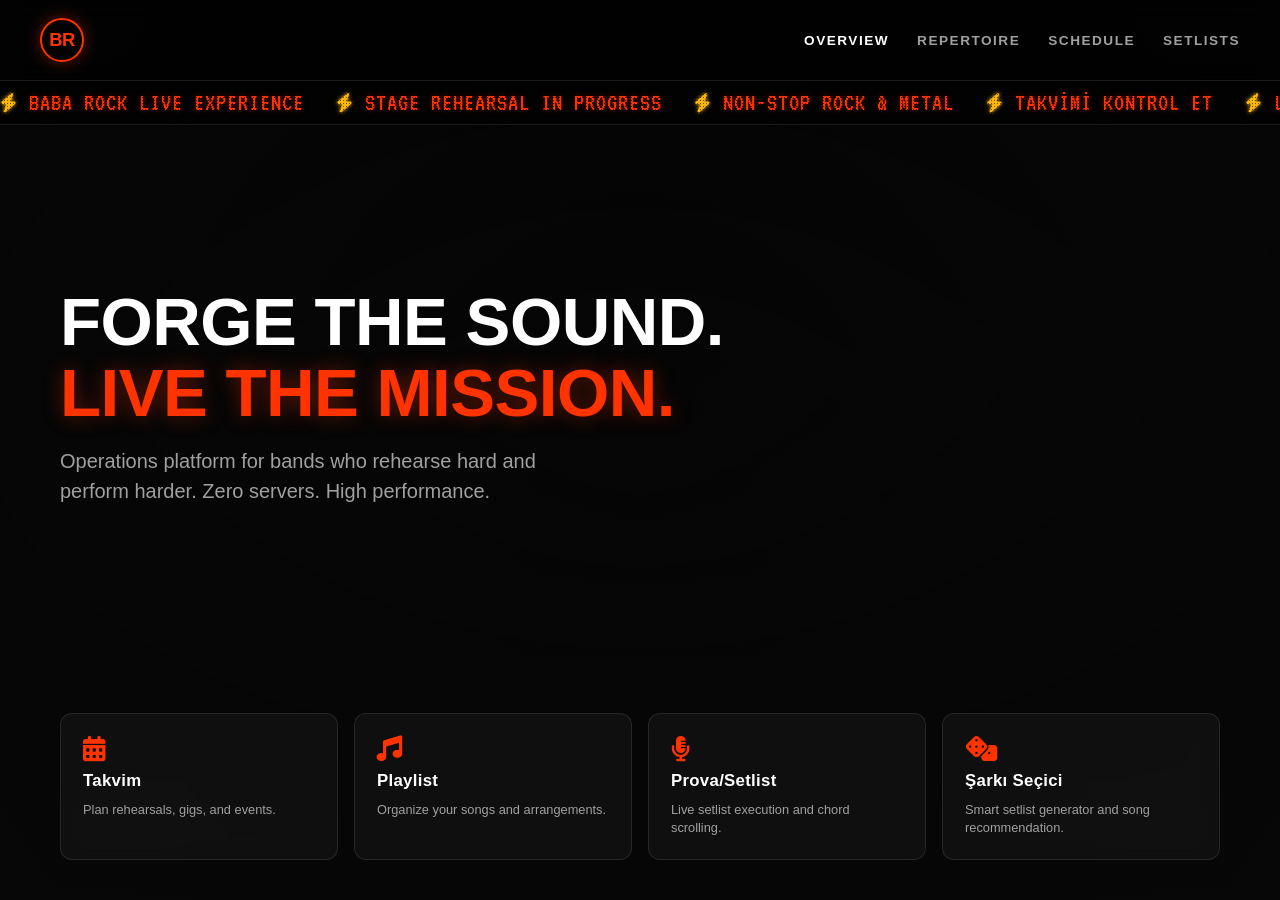
==== index.html @ 60ff46ca "Create index.html" ====
<!DOCTYPE html>
<html lang="en">
<head>
    <meta charset="UTF-8">
    <meta name="viewport" content="width=device-width, initial-scale=1.0, maximum-scale=1.0, user-scalable=no">
    <meta name="theme-color" content="#070707">
    <title>Baba Rock — Operations Dashboard</title>
    
    <!-- External Icon & Typography Assets -->
    <link rel="stylesheet" href="https://cdnjs.cloudflare.com/ajax/libs/font-awesome/6.4.0/css/all.min.css">
    <link rel="preconnect" href="https://fonts.googleapis.com">
    <link rel="preconnect" href="https://fonts.gstatic.com" crossorigin>
    <link href="https://fonts.googleapis.com/css2?family=VT323&display=swap" rel="stylesheet">
    
    <!-- System Stylesheet Core -->
    <link rel="stylesheet" href="core/style.css">
</head>
<body>

    <!-- Dynamic Hero Background Layer (Populated via JS) -->
    <div id="heroBg" class="hero-background" role="img" aria-label="Band Hero Background"></div>
    <div class="hero-overlay"></div>

    <!-- Main Navigation Header -->
    <header class="navbar">
        <div class="brand-logo" id="brandLogo">BR</div>
        <nav aria-label="Main Navigation">
            <ul class="nav-links">
                <li><a href="index.html" class="active">Overview</a></li>
                <li><a href="playlist.html">Repertoire</a></li>
                <li><a href="takvim.html">Schedule</a></li>
                <li><a href="rehearsal.html">Setlists</a></li>
            </ul>
        </nav>
    </header>

    <!-- Continuous Hardware-Accelerated LED Marquee Ticker -->
    <div class="led-banner" aria-live="polite">
        <div class="led-track" id="marqueeTrack">
            <!-- Populated dynamically by AppEngine -->
        </div>
    </div>

    <!-- Center Hero Section -->
    <main class="hero-content">
        <h1 class="hero-title">
            FORGE THE SOUND.
            <span>LIVE THE MISSION.</span>
        </h1>
        <p class="hero-subtext">
            Operations platform for bands who rehearse hard and perform harder. Zero servers. High performance.
        </p>
    </main>

    <!-- Dynamic Bottom Navigation & Operational Control Grid -->
    <nav class="bottom-nav-grid" id="navigationGrid" aria-label="Operational Modules">
        <!-- Populated dynamically from config.json via AppEngine -->
    </nav>

    <!-- System Core Runtime Bootstrapper -->
    <script src="core/app.js"></script>
</body>
</html>
---- core/style.css ----
/* ==========================================================================
   01. DESIGN TOKENS & SYSTEM VARIABLES
   ========================================================================== */
:root {
  /* Dynamic CSS variables injected & overridden at runtime by app.js */
  --accent-color: #ff3300;
  --accent-glow: rgba(255, 51, 0, 0.4);
  --bg-dark: #070707;
  --surface-dark: rgba(18, 18, 18, 0.85);
  --border-color: rgba(255, 255, 255, 0.1);
  --text-main: #ffffff;
  --text-muted: #a0a0a0;
  
  /* Fixed Constants */
  --font-sans: -apple-system, BlinkMacSystemFont, "Segoe UI", Roboto, Helvetica, Arial, sans-serif;
  --font-led: 'VT323', monospace;
  --ease-out-cubic: cubic-bezier(0.215, 0.61, 0.355, 1);
  --ease-in-out-smooth: cubic-bezier(0.4, 0, 0.2, 1);
}

/* ==========================================================================
   02. BASE RESETS & VIEWPORT SETUP
   ========================================================================== */
* {
  box-sizing: border-box;
  margin: 0;
  padding: 0;
  -webkit-tap-highlight-color: transparent;
}

html, body {
  width: 100%;
  height: 100%;
}

body {
  background-color: var(--bg-dark);
  color: var(--text-main);
  font-family: var(--font-sans);
  min-height: 100vh;
  min-height: 100dvh; /* Modern viewport unit fix for mobile browsers */
  display: flex;
  flex-direction: column;
  overflow-x: hidden;
  position: relative;
}

/* ==========================================================================
   03. DYNAMIC BACKGROUND HERO ENGINE
   ========================================================================== */
.hero-background {
  position: fixed;
  top: 0;
  left: 0;
  width: 100%;
  height: 100%;
  z-index: -2;
  background-size: cover;
  background-position: center center;
  background-repeat: no-repeat;
  transition: opacity 0.8s var(--ease-in-out-smooth);
  filter: brightness(0.35) contrast(1.15);
  will-change: opacity, transform, filter;
}

.hero-overlay {
  position: fixed;
  top: 0;
  left: 0;
  width: 100%;
  height: 100%;
  z-index: -1;
  background: radial-gradient(circle at center, rgba(0,0,0,0.2) 0%, rgba(7,7,7,0.95) 100%),
              linear-gradient(to bottom, rgba(0,0,0,0.6) 0%, transparent 40%, rgba(7,7,7,1) 100%);
  pointer-events: none;
}

/* ==========================================================================
   04. NAVIGATION BAR & BRANDING
   ========================================================================== */
.navbar {
  display: flex;
  justify-content: space-between;
  align-items: center;
  padding: 18px 40px;
  background: rgba(0, 0, 0, 0.65);
  backdrop-filter: blur(12px);
  -webkit-backdrop-filter: blur(12px);
  border-bottom: 1px solid var(--border-color);
  z-index: 10;
}

.brand-logo {
  width: 44px;
  height: 44px;
  border-radius: 50%;
  border: 2px solid var(--accent-color);
  display: flex;
  align-items: center;
  justify-content: center;
  font-weight: 900;
  color: var(--accent-color);
  font-size: 1.15rem;
  box-shadow: 0 0 15px var(--accent-glow);
  letter-spacing: -0.5px;
}

.nav-links {
  display: flex;
  gap: 28px;
  list-style: none;
}

.nav-links a {
  color: var(--text-muted);
  text-decoration: none;
  font-size: 0.85rem;
  font-weight: 700;
  letter-spacing: 1.5px;
  text-transform: uppercase;
  transition: color 0.25s ease;
}

.nav-links a:hover,
.nav-links a.active {
  color: var(--text-main);
}

/* ==========================================================================
   05. LED MARQUEE TICKER DISPLAY
   ========================================================================== */
.led-banner {
  width: 100%;
  height: 44px;
  background-color: #020202;
  border-bottom: 1px solid var(--border-color);
  overflow: hidden;
  position: relative;
  display: flex;
  align-items: center;
  z-index: 5;
}

/* Physical LED Screen Dot Pattern Matrix Overlay */
.led-banner::after {
  content: "";
  position: absolute;
  top: 0; left: 0; width: 100%; height: 100%;
  background-image: radial-gradient(circle, rgba(0, 0, 0, 0.6) 40%, transparent 45%);
  background-size: 3px 3px;
  pointer-events: none;
  z-index: 2;
}

.led-track {
  display: flex;
  white-space: nowrap;
  will-change: transform;
  animation: marqueeSlide 22s linear infinite;
}

@keyframes marqueeSlide {
  0%   { transform: translate3d(0, 0, 0); }
  100% { transform: translate3d(-50%, 0, 0); }
}

.led-content {
  display: flex;
  align-items: center;
  gap: 32px;
  padding-right: 32px;
  font-family: var(--font-led);
  font-size: 1.6rem;
  color: var(--accent-color);
  text-shadow: 0 0 6px var(--accent-glow);
  letter-spacing: 1px;
}

.led-content i {
  color: #ffb700;
  font-size: 1.2rem;
  text-shadow: 0 0 4px #ffb700;
}

/* ==========================================================================
   06. HERO DISPLAY SECTION
   ========================================================================== */
.hero-content {
  flex: 1;
  display: flex;
  flex-direction: column;
  justify-content: center;
  padding: 40px 60px;
  max-width: 900px;
  z-index: 2;
}

.hero-title {
  font-size: clamp(2.4rem, 5.5vw, 4.2rem);
  font-weight: 900;
  line-height: 1.05;
  letter-spacing: -0.5px;
  text-transform: uppercase;
  margin-bottom: 18px;
}

.hero-title span {
  color: var(--accent-color);
  display: block;
  text-shadow: 0 0 20px var(--accent-glow);
}

.hero-subtext {
  color: var(--text-muted);
  font-size: clamp(1rem, 1.8vw, 1.25rem);
  line-height: 1.5;
  margin-bottom: 24px;
  max-width: 540px;
}

/* ==========================================================================
   07. BOTTOM NAVIGATION GRID
   ========================================================================== */
.bottom-nav-grid {
  display: grid;
  grid-template-columns: repeat(auto-fit, minmax(220px, 1fr));
  gap: 16px;
  padding: 20px 60px 40px 60px;
  z-index: 2;
}

.nav-card {
  background: var(--surface-dark);
  border: 1px solid var(--border-color);
  border-radius: 12px;
  padding: 22px;
  text-decoration: none;
  color: var(--text-main);
  transition: transform 0.3s var(--ease-out-cubic),
              border-color 0.3s var(--ease-out-cubic),
              box-shadow 0.3s var(--ease-out-cubic);
  display: flex;
  flex-direction: column;
  gap: 10px;
  backdrop-filter: blur(8px);
  -webkit-backdrop-filter: blur(8px);
}

.nav-card i {
  font-size: 1.6rem;
  color: var(--accent-color);
  transition: transform 0.3s var(--ease-out-cubic);
}

.nav-card:hover {
  border-color: var(--accent-color);
  transform: translateY(-5px);
  box-shadow: 0 10px 25px var(--accent-glow);
}

.nav-card:hover i {
  transform: scale(1.15);
}

.nav-card h3 {
  font-size: 1.05rem;
  font-weight: 700;
  letter-spacing: 0.3px;
}

.nav-card p {
  font-size: 0.8rem;
  color: var(--text-muted);
  line-height: 1.4;
}

/* ==========================================================================
   08. LIGHTBULB FLICKER MICRO-ANIMATION
   ========================================================================== */
.bulb-buzz {
  animation: bulbFlicker 0.45s ease-in-out;
}

@keyframes bulbFlicker {
  0%   { opacity: 1;   filter: brightness(1);   transform: scale(1); }
  12%  { opacity: 0.25; filter: brightness(0.3); transform: scale(0.995); }
  25%  { opacity: 0.85; filter: brightness(1.2); transform: scale(1.005); }
  40%  { opacity: 0.15; filter: brightness(0.2); transform: scale(0.99); }
  60%  { opacity: 0.7;  filter: brightness(0.8); transform: scale(1); }
  80%  { opacity: 0.3;  filter: brightness(0.4); transform: scale(0.995); }
  100% { opacity: 1;   filter: brightness(1);   transform: scale(1); }
}

/* ==========================================================================
   09. RESPONSIVE MEDIA QUERIES
   ========================================================================== */
@media (max-width: 768px) {
  .navbar {
    padding: 14px 20px;
  }
  
  .nav-links {
    display: none; /* Can be expanded into a slide-out menu drawer */
  }

  .hero-content {
    padding: 30px 20px;
  }

  .bottom-nav-grid {
    grid-template-columns: 1fr 1fr;
    gap: 12px;
    padding: 10px 20px 30px 20px;
  }

  .nav-card {
    padding: 16px;
  }
}

@media (max-width: 480px) {
  .bottom-nav-grid {
    grid-template-columns: 1fr;
  }
}
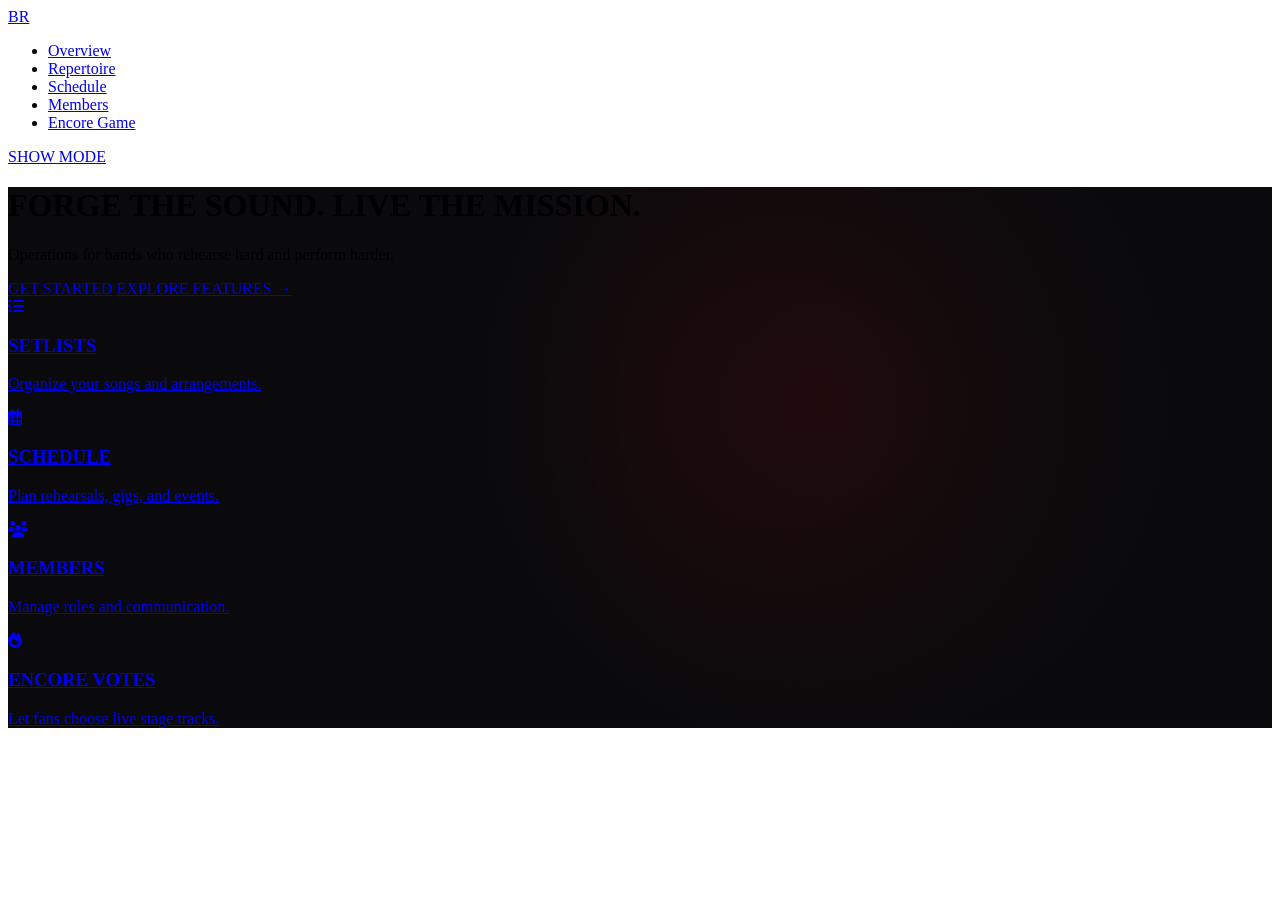
==== commit 27ca4b44: "Update index.html" ====
--- a/index.html
+++ b/index.html
@@ -1,63 +1,127 @@
 <!DOCTYPE html>
 <html lang="en">
 <head>
-    <meta charset="UTF-8">
-    <meta name="viewport" content="width=device-width, initial-scale=1.0, maximum-scale=1.0, user-scalable=no">
-    <meta name="theme-color" content="#070707">
-    <title>Baba Rock — Operations Dashboard</title>
-    
-    <!-- External Icon & Typography Assets -->
-    <link rel="stylesheet" href="https://cdnjs.cloudflare.com/ajax/libs/font-awesome/6.4.0/css/all.min.css">
-    <link rel="preconnect" href="https://fonts.googleapis.com">
-    <link rel="preconnect" href="https://fonts.gstatic.com" crossorigin>
-    <link href="https://fonts.googleapis.com/css2?family=VT323&display=swap" rel="stylesheet">
-    
-    <!-- System Stylesheet Core -->
-    <link rel="stylesheet" href="core/style.css">
+  <meta charset="UTF-8">
+  <meta name="viewport" content="width=device-width, initial-scale=1.0">
+  <title>BLACK RITUAL — Operations Hub</title>
+  
+  <!-- Display Font (Oswald) & Body Font (Inter) -->
+  <link rel="preconnect" href="https://fonts.googleapis.com">
+  <link rel="preconnect" href="https://fonts.gstatic.com" crossorigin>
+  <link href="https://fonts.googleapis.com/css2?family=Inter:wght@400;600;700&family=Oswald:wght@700&display=swap" rel="stylesheet">
+  
+  <!-- FontAwesome Icons for Dashboard Cards -->
+  <link rel="stylesheet" href="https://cdnjs.cloudflare.com/ajax/libs/font-awesome/6.4.0/css/all.min.css">
+  
+  <!-- Shared CSS Stylesheet -->
+  <link rel="stylesheet" href="style.css">
+
+  <!-- Embedded CSS Fallback (Allows instant testing if style.css isn't linked yet) -->
+  <style>
+    /* Inline safety net ensuring image background renders immediately for test */
+    .hero {
+      background: 
+        linear-gradient(90deg, rgba(10,10,12,0.95) 0%, rgba(10,10,12,0.6) 50%, rgba(10,10,12,0.9) 100%),
+        radial-gradient(circle at 65% 40%, rgba(211, 16, 16, 0.35) 0%, transparent 40%),
+        url('band_x.jpg') center/cover no-repeat #0a0a0c;
+    }
+  </style>
 </head>
 <body>
 
-    <!-- Dynamic Hero Background Layer (Populated via JS) -->
-    <div id="heroBg" class="hero-background" role="img" aria-label="Band Hero Background"></div>
-    <div class="hero-overlay"></div>
+  <!-- Navigation Bar Header -->
+  <header>
+    <nav class="navbar">
+      <!-- Band Logo Badge -->
+      <a href="index.html" class="brand-logo" id="navLogo">BR</a>
+      
+      <!-- Primary Navigation Links -->
+      <ul class="nav-links">
+        <li><a href="index.html" class="active">Overview</a></li>
+        <li><a href="playlist.html">Repertoire</a></li>
+        <li><a href="calendar.html">Schedule</a></li>
+        <li><a href="admin.html">Members</a></li>
+        <li><a href="fan.html">Encore Game</a></li>
+      </ul>
 
-    <!-- Main Navigation Header -->
-    <header class="navbar">
-        <div class="brand-logo" id="brandLogo">BR</div>
-        <nav aria-label="Main Navigation">
-            <ul class="nav-links">
-                <li><a href="index.html" class="active">Overview</a></li>
-                <li><a href="playlist.html">Repertoire</a></li>
-                <li><a href="takvim.html">Schedule</a></li>
-                <li><a href="rehearsal.html">Setlists</a></li>
-            </ul>
-        </nav>
-    </header>
+      <!-- Action Button for Live Rehearsal Mode -->
+      <a href="rehearsal.html" class="btn-sign-in">SHOW MODE</a>
+    </nav>
+  </header>
 
-    <!-- Continuous Hardware-Accelerated LED Marquee Ticker -->
-    <div class="led-banner" aria-live="polite">
-        <div class="led-track" id="marqueeTrack">
-            <!-- Populated dynamically by AppEngine -->
-        </div>
+  <!-- Hero Section -->
+  <main class="hero">
+    <div class="hero-content">
+      <h1 class="hero-title">
+        <span class="white" id="heroTagline1">FORGE THE SOUND.</span>
+        <span class="red" id="heroTagline2">LIVE THE MISSION.</span>
+      </h1>
+      <p class="hero-subtitle" id="heroSubtext">
+        Operations for bands who rehearse hard and perform harder.
+      </p>
+      <div class="hero-actions">
+        <a href="rehearsal.html" class="btn-primary">GET STARTED</a>
+        <a href="playlist.html" class="btn-link">EXPLORE FEATURES &rarr;</a>
+      </div>
     </div>
 
-    <!-- Center Hero Section -->
-    <main class="hero-content">
-        <h1 class="hero-title">
-            FORGE THE SOUND.
-            <span>LIVE THE MISSION.</span>
-        </h1>
-        <p class="hero-subtext">
-            Operations platform for bands who rehearse hard and perform harder. Zero servers. High performance.
-        </p>
-    </main>
+    <!-- Bottom Feature Grid / Navigation Dock -->
+    <section class="features-dock" aria-label="Band Operations Features">
+      
+      <!-- Card 1: Playlist / Repertoire -->
+      <a href="playlist.html" class="feature-card">
+        <i class="fa-solid fa-list-ul feature-icon" aria-hidden="true"></i>
+        <div class="feature-info">
+          <h3>SETLISTS</h3>
+          <p>Organize your songs and arrangements.</p>
+        </div>
+      </a>
 
-    <!-- Dynamic Bottom Navigation & Operational Control Grid -->
-    <nav class="bottom-nav-grid" id="navigationGrid" aria-label="Operational Modules">
-        <!-- Populated dynamically from config.json via AppEngine -->
-    </nav>
+      <!-- Card 2: Calendar / Availability Schedule -->
+      <a href="calendar.html" class="feature-card">
+        <i class="fa-regular fa-calendar-days feature-icon" aria-hidden="true"></i>
+        <div class="feature-info">
+          <h3>SCHEDULE</h3>
+          <p>Plan rehearsals, gigs, and events.</p>
+        </div>
+      </a>
 
-    <!-- System Core Runtime Bootstrapper -->
-    <script src="core/app.js"></script>
+      <!-- Card 3: Band Admin / Member Directory -->
+      <a href="admin.html" class="feature-card">
+        <i class="fa-solid fa-users feature-icon" aria-hidden="true"></i>
+        <div class="feature-info">
+          <h3>MEMBERS</h3>
+          <p>Manage roles and communication.</p>
+        </div>
+      </a>
+
+      <!-- Card 4: Fan Encore Voting Game -->
+      <a href="fan.html" class="feature-card">
+        <i class="fa-solid fa-fire feature-icon" aria-hidden="true"></i>
+        <div class="feature-info">
+          <h3>ENCORE VOTES</h3>
+          <p>Let fans choose live stage tracks.</p>
+        </div>
+      </a>
+
+    </section>
+  </main>
+
+  <!-- External Configuration Script -->
+  <script src="config.js"></script>
+
+  <!-- Self-contained Test Driver Script -->
+  <script>
+    // Fallback script execution to verify UI rendering even before config.js is populated
+    document.addEventListener("DOMContentLoaded", () => {
+      if (typeof BAND_CONFIG !== "undefined") {
+        document.getElementById("navLogo").textContent = BAND_CONFIG.brandInitials || "BR";
+        document.getElementById("heroTagline1").textContent = BAND_CONFIG.taglineLine1 || "FORGE THE SOUND.";
+        document.getElementById("heroTagline2").textContent = BAND_CONFIG.taglineLine2 || "LIVE THE MISSION.";
+        document.getElementById("heroSubtext").textContent = BAND_CONFIG.subtext || "Operations for bands who rehearse hard and perform harder.";
+      }
+      console.log("Index HTML successfully loaded with Dark Industrial Rock theme.");
+    });
+  </script>
 </body>
 </html>
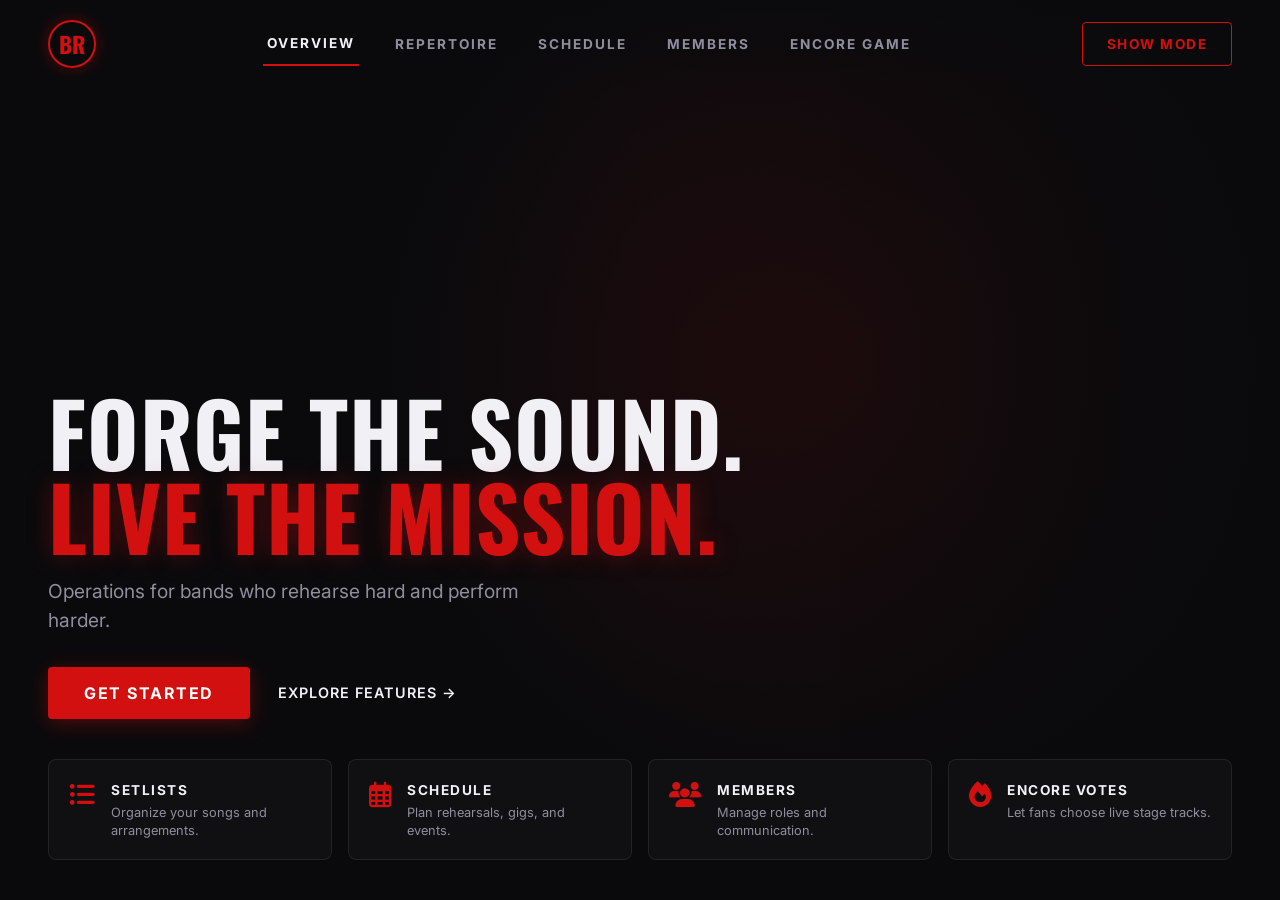
==== commit a4d3cafa: "Update index.html" ====
--- a/index.html
+++ b/index.html
@@ -2,40 +2,30 @@
 <html lang="en">
 <head>
   <meta charset="UTF-8">
-  <meta name="viewport" content="width=device-width, initial-scale=1.0">
+  <!-- Critical Mobile Viewport Optimization for iOS, Android, macOS & Windows -->
+  <meta name="viewport" content="width=device-width, initial-scale=1.0, maximum-scale=1.0, user-scalable=no, viewport-fit=cover">
+  <meta name="theme-color" content="#0a0a0c">
+  <meta name="apple-mobile-web-app-capable" content="yes">
+  <meta name="apple-mobile-web-app-status-bar-style" content="black-translucent">
+  
   <title>BLACK RITUAL — Operations Hub</title>
   
-  <!-- Display Font (Oswald) & Body Font (Inter) -->
+  <!-- Typography & Icons -->
   <link rel="preconnect" href="https://fonts.googleapis.com">
   <link rel="preconnect" href="https://fonts.gstatic.com" crossorigin>
   <link href="https://fonts.googleapis.com/css2?family=Inter:wght@400;600;700&family=Oswald:wght@700&display=swap" rel="stylesheet">
-  
-  <!-- FontAwesome Icons for Dashboard Cards -->
   <link rel="stylesheet" href="https://cdnjs.cloudflare.com/ajax/libs/font-awesome/6.4.0/css/all.min.css">
   
-  <!-- Shared CSS Stylesheet -->
-  <link rel="stylesheet" href="style.css">
+  <!-- Shared Cross-Platform CSS Engine -->
+  <link rel="stylesheet" href="css/style.css">
+</head>
+<body class="no-select">
 
-  <!-- Embedded CSS Fallback (Allows instant testing if style.css isn't linked yet) -->
-  <style>
-    /* Inline safety net ensuring image background renders immediately for test */
-    .hero {
-      background: 
-        linear-gradient(90deg, rgba(10,10,12,0.95) 0%, rgba(10,10,12,0.6) 50%, rgba(10,10,12,0.9) 100%),
-        radial-gradient(circle at 65% 40%, rgba(211, 16, 16, 0.35) 0%, transparent 40%),
-        url('band_x.jpg') center/cover no-repeat #0a0a0c;
-    }
-  </style>
-</head>
-<body>
-
-  <!-- Navigation Bar Header -->
+  <!-- Header Navigation -->
   <header>
-    <nav class="navbar">
-      <!-- Band Logo Badge -->
+    <nav class="navbar" aria-label="Main Navigation">
       <a href="index.html" class="brand-logo" id="navLogo">BR</a>
       
-      <!-- Primary Navigation Links -->
       <ul class="nav-links">
         <li><a href="index.html" class="active">Overview</a></li>
         <li><a href="playlist.html">Repertoire</a></li>
@@ -44,12 +34,11 @@
         <li><a href="fan.html">Encore Game</a></li>
       </ul>
 
-      <!-- Action Button for Live Rehearsal Mode -->
       <a href="rehearsal.html" class="btn-sign-in">SHOW MODE</a>
     </nav>
   </header>
 
-  <!-- Hero Section -->
+  <!-- Hero Content -->
   <main class="hero">
     <div class="hero-content">
       <h1 class="hero-title">
@@ -65,10 +54,9 @@
       </div>
     </div>
 
-    <!-- Bottom Feature Grid / Navigation Dock -->
-    <section class="features-dock" aria-label="Band Operations Features">
+    <!-- Features Bottom Dock -->
+    <section class="features-dock" aria-label="Operations Features">
       
-      <!-- Card 1: Playlist / Repertoire -->
       <a href="playlist.html" class="feature-card">
         <i class="fa-solid fa-list-ul feature-icon" aria-hidden="true"></i>
         <div class="feature-info">
@@ -77,7 +65,6 @@
         </div>
       </a>
 
-      <!-- Card 2: Calendar / Availability Schedule -->
       <a href="calendar.html" class="feature-card">
         <i class="fa-regular fa-calendar-days feature-icon" aria-hidden="true"></i>
         <div class="feature-info">
@@ -86,7 +73,6 @@
         </div>
       </a>
 
-      <!-- Card 3: Band Admin / Member Directory -->
       <a href="admin.html" class="feature-card">
         <i class="fa-solid fa-users feature-icon" aria-hidden="true"></i>
         <div class="feature-info">
@@ -95,7 +81,6 @@
         </div>
       </a>
 
-      <!-- Card 4: Fan Encore Voting Game -->
       <a href="fan.html" class="feature-card">
         <i class="fa-solid fa-fire feature-icon" aria-hidden="true"></i>
         <div class="feature-info">
@@ -107,21 +92,7 @@
     </section>
   </main>
 
-  <!-- External Configuration Script -->
-  <script src="config.js"></script>
-
-  <!-- Self-contained Test Driver Script -->
-  <script>
-    // Fallback script execution to verify UI rendering even before config.js is populated
-    document.addEventListener("DOMContentLoaded", () => {
-      if (typeof BAND_CONFIG !== "undefined") {
-        document.getElementById("navLogo").textContent = BAND_CONFIG.brandInitials || "BR";
-        document.getElementById("heroTagline1").textContent = BAND_CONFIG.taglineLine1 || "FORGE THE SOUND.";
-        document.getElementById("heroTagline2").textContent = BAND_CONFIG.taglineLine2 || "LIVE THE MISSION.";
-        document.getElementById("heroSubtext").textContent = BAND_CONFIG.subtext || "Operations for bands who rehearse hard and perform harder.";
-      }
-      console.log("Index HTML successfully loaded with Dark Industrial Rock theme.");
-    });
-  </script>
+  <!-- Configuration Driver -->
+  <script src="js/config.js"></script>
 </body>
 </html>
--- a/css/style.css
+++ b/css/style.css
@@ -0,0 +1,365 @@
+/* ==========================================================================
+   DESIGN SYSTEM TOKENS & CROSS-PLATFORM RESET
+   ========================================================================== */
+:root {
+  /* Color Palette */
+  --bg-primary: #0a0a0c;
+  --bg-secondary: #121215;
+  --bg-card: rgba(18, 18, 21, 0.85);
+  
+  --accent-red: #d31010;
+  --accent-red-hover: #ff1e1e;
+  --accent-red-glow: rgba(211, 16, 16, 0.35);
+  
+  --text-main: #f0f0f5;
+  --text-muted: #8e8e9e;
+  --text-dim: #505060;
+  
+  --border-dark: rgba(255, 255, 255, 0.08);
+  --border-red: rgba(211, 16, 16, 0.3);
+
+  /* Fluid Typography using CSS Clamp (Device Agnostic) */
+  --font-display: 'Oswald', 'Impact', 'Arial Black', sans-serif;
+  --font-body: 'Inter', -apple-system, BlinkMacSystemFont, "Segoe UI", Roboto, Oxygen, Ubuntu, Cantarell, sans-serif;
+  --font-mono: 'Courier New', Courier, monospace;
+
+  /* Touch & Ergonomics */
+  --touch-target-min: 44px;
+  --radius-sm: 4px;
+  --radius-md: 8px;
+  --radius-lg: 16px;
+  
+  /* Transitions */
+  --transition-fast: 0.15s cubic-bezier(0.4, 0, 0.2, 1);
+  --transition-smooth: 0.3s cubic-bezier(0.4, 0, 0.2, 1);
+}
+
+/* Universal Box Sizing & Touch Tap Highlight Reset */
+*, *::before, *::after {
+  box-sizing: border-box;
+  margin: 0;
+  padding: 0;
+  -webkit-tap-highlight-color: transparent; /* Eliminates Android/iOS tap gray flash */
+}
+
+/* Root Document Optimization */
+html {
+  font-size: 16px;
+  scroll-behavior: smooth;
+  height: 100%;
+  background-color: var(--bg-primary);
+}
+
+body {
+  background-color: var(--bg-primary);
+  color: var(--text-main);
+  font-family: var(--font-body);
+  line-height: 1.5;
+  min-height: 100vh;
+  min-height: 100dvh; /* Dynamic Viewport Height for iOS Safari / Mobile Chrome */
+  overflow-x: hidden;
+  text-rendering: optimizeLegibility;
+  -webkit-font-smoothing: antialiased;
+  -moz-osx-font-smoothing: grayscale;
+  
+  /* Handle iOS Safe Area Insets (iPhone Notch / Home Bar) */
+  padding-top: env(safe-area-inset-top);
+  padding-bottom: env(safe-area-inset-bottom);
+  padding-left: env(safe-area-inset-left);
+  padding-right: env(safe-area-inset-right);
+}
+
+/* Prevent unwanted OS text selection during touch hold gestures */
+.no-select {
+  -webkit-touch-callout: none; /* iOS Safari touch popups */
+  -webkit-user-select: none;   /* Safari */
+  -khtml-user-select: none;
+  -moz-user-select: none;      /* Firefox */
+  -ms-user-select: none;       /* IE/Edge */
+  user-select: none;           /* Standard */
+}
+
+/* ==========================================================================
+   NAVIGATION BAR (Responsive Flexbox & Glassmorphism)
+   ========================================================================== */
+.navbar {
+  display: flex;
+  justify-content: space-between;
+  align-items: center;
+  padding: 20px 48px;
+  position: absolute;
+  top: 0;
+  left: 0;
+  width: 100%;
+  z-index: 1000;
+  background: linear-gradient(180deg, rgba(10, 10, 12, 0.9) 0%, rgba(10, 10, 12, 0) 100%);
+}
+
+.brand-logo {
+  display: inline-flex;
+  align-items: center;
+  justify-content: center;
+  min-width: var(--touch-target-min);
+  min-height: var(--touch-target-min);
+  width: 48px;
+  height: 48px;
+  border-radius: 50%;
+  border: 2px solid var(--accent-red);
+  color: var(--accent-red);
+  font-family: var(--font-display);
+  font-size: 1.4rem;
+  font-weight: 700;
+  text-decoration: none;
+  box-shadow: 0 0 16px var(--accent-red-glow);
+  transition: transform var(--transition-fast);
+}
+
+.brand-logo:active {
+  transform: scale(0.95);
+}
+
+.nav-links {
+  display: flex;
+  gap: 32px;
+  list-style: none;
+}
+
+.nav-links a {
+  color: var(--text-muted);
+  text-decoration: none;
+  font-size: 0.85rem;
+  font-weight: 700;
+  letter-spacing: 2px;
+  text-transform: uppercase;
+  padding: 8px 4px;
+  min-height: var(--touch-target-min);
+  display: inline-flex;
+  align-items: center;
+  transition: color var(--transition-fast);
+}
+
+.nav-links a:hover,
+.nav-links a.active {
+  color: var(--text-main);
+  border-bottom: 2px solid var(--accent-red);
+}
+
+.btn-sign-in {
+  display: inline-flex;
+  align-items: center;
+  justify-content: center;
+  min-height: var(--touch-target-min);
+  padding: 10px 24px;
+  border: 1px solid var(--accent-red);
+  color: var(--accent-red);
+  background: transparent;
+  text-decoration: none;
+  font-size: 0.85rem;
+  font-weight: 700;
+  letter-spacing: 1.5px;
+  text-transform: uppercase;
+  border-radius: var(--radius-sm);
+  transition: all var(--transition-fast);
+  cursor: pointer;
+}
+
+.btn-sign-in:hover, .btn-sign-in:active {
+  background: var(--accent-red);
+  color: #fff;
+  box-shadow: 0 0 20px var(--accent-red-glow);
+}
+
+/* ==========================================================================
+   HERO SECTION (Fluid Layouts & Aspect Ratio Handling)
+   ========================================================================== */
+.hero {
+  position: relative;
+  min-height: 100vh;
+  min-height: 100dvh;
+  display: flex;
+  flex-direction: column;
+  justify-content: space-between;
+  padding: 120px 48px 40px 48px;
+  background: 
+    linear-gradient(90deg, rgba(10,10,12,0.95) 0%, rgba(10,10,12,0.65) 50%, rgba(10,10,12,0.95) 100%),
+    radial-gradient(circle at 65% 40%, var(--accent-red-glow) 0%, transparent 45%),
+    url('../assets/images/hero-bg.jpg') center/cover no-repeat #0a0a0c;
+}
+
+.hero-content {
+  max-width: 700px;
+  margin-top: auto;
+  margin-bottom: 40px;
+  z-index: 2;
+}
+
+/* Fluid Heading Scaling across screens using clamp() */
+.hero-title {
+  font-family: var(--font-display);
+  font-size: clamp(2.8rem, 7vw, 5.5rem);
+  line-height: 0.95;
+  letter-spacing: 1px;
+  text-transform: uppercase;
+  margin-bottom: 20px;
+}
+
+.hero-title span.white { color: var(--text-main); display: block; }
+.hero-title span.red { color: var(--accent-red); display: block; text-shadow: 0 0 24px var(--accent-red-glow); }
+
+.hero-subtitle {
+  color: var(--text-muted);
+  font-size: clamp(0.95rem, 2vw, 1.2rem);
+  margin-bottom: 32px;
+  max-width: 520px;
+}
+
+.hero-actions {
+  display: flex;
+  align-items: center;
+  gap: 20px;
+  flex-wrap: wrap;
+}
+
+.btn-primary {
+  display: inline-flex;
+  align-items: center;
+  justify-content: center;
+  min-height: var(--touch-target-min);
+  background: var(--accent-red);
+  color: #fff;
+  padding: 14px 36px;
+  font-weight: 700;
+  letter-spacing: 1.5px;
+  text-transform: uppercase;
+  text-decoration: none;
+  border-radius: var(--radius-sm);
+  box-shadow: 0 4px 20px var(--accent-red-glow);
+  transition: all var(--transition-fast);
+  border: none;
+  cursor: pointer;
+}
+
+.btn-primary:hover, .btn-primary:active {
+  background: var(--accent-red-hover);
+  transform: translateY(-2px);
+}
+
+.btn-link {
+  display: inline-flex;
+  align-items: center;
+  min-height: var(--touch-target-min);
+  color: var(--text-main);
+  text-decoration: none;
+  font-size: 0.9rem;
+  font-weight: 600;
+  letter-spacing: 1px;
+  transition: color var(--transition-fast);
+  padding: 0 8px;
+}
+
+.btn-link:hover { color: var(--accent-red); }
+
+/* ==========================================================================
+   FEATURE DOCK / GRID (Auto-Fit Responsive Grid Layout)
+   ========================================================================== */
+.features-dock {
+  display: grid;
+  grid-template-columns: repeat(auto-fit, minmax(240px, 1fr));
+  gap: 16px;
+  z-index: 2;
+  width: 100%;
+}
+
+.feature-card {
+  background: var(--bg-card);
+  border: 1px solid var(--border-dark);
+  border-radius: var(--radius-md);
+  padding: 20px;
+  display: flex;
+  align-items: flex-start;
+  gap: 16px;
+  backdrop-filter: blur(12px);
+  -webkit-backdrop-filter: blur(12px); /* Safari support */
+  text-decoration: none;
+  transition: all var(--transition-smooth);
+  min-height: 88px;
+}
+
+.feature-card:hover {
+  border-color: var(--border-red);
+  transform: translateY(-4px);
+  background: rgba(25, 25, 30, 0.9);
+  box-shadow: 0 12px 30px rgba(0, 0, 0, 0.6);
+}
+
+.feature-icon {
+  color: var(--accent-red);
+  font-size: 1.6rem;
+  flex-shrink: 0;
+  margin-top: 2px;
+}
+
+.feature-info h3 {
+  color: var(--text-main);
+  font-size: 0.85rem;
+  font-weight: 700;
+  letter-spacing: 1.5px;
+  text-transform: uppercase;
+  margin-bottom: 4px;
+}
+
+.feature-info p {
+  color: var(--text-muted);
+  font-size: 0.8rem;
+  line-height: 1.35;
+}
+
+/* ==========================================================================
+   MEDIA QUERIES (Mobile, Tablet, Desktop Ergonomics)
+   ========================================================================== */
+
+/* Tablets & Small Laptops */
+@media (max-width: 1024px) {
+  .navbar { padding: 16px 32px; }
+  .hero { padding: 100px 32px 32px 32px; }
+}
+
+/* Mobile Devices (iOS iPhones, Android Smartphones) */
+@media (max-width: 768px) {
+  .navbar {
+    padding: 16px 20px;
+  }
+  
+  /* Hide text links on small screens to prioritize clean touch experience */
+  .nav-links {
+    display: none; 
+  }
+
+  .hero {
+    padding: 90px 20px 24px 20px;
+  }
+
+  .hero-content {
+    margin-bottom: 24px;
+  }
+
+  .hero-actions {
+    flex-direction: column;
+    align-items: stretch;
+    gap: 12px;
+  }
+
+  .btn-primary, .btn-link {
+    width: 100%;
+    justify-content: center;
+  }
+
+  .features-dock {
+    grid-template-columns: 1fr; /* Single column stack for mobile touch readability */
+    gap: 12px;
+  }
+
+  .feature-card {
+    padding: 16px;
+  }
+}
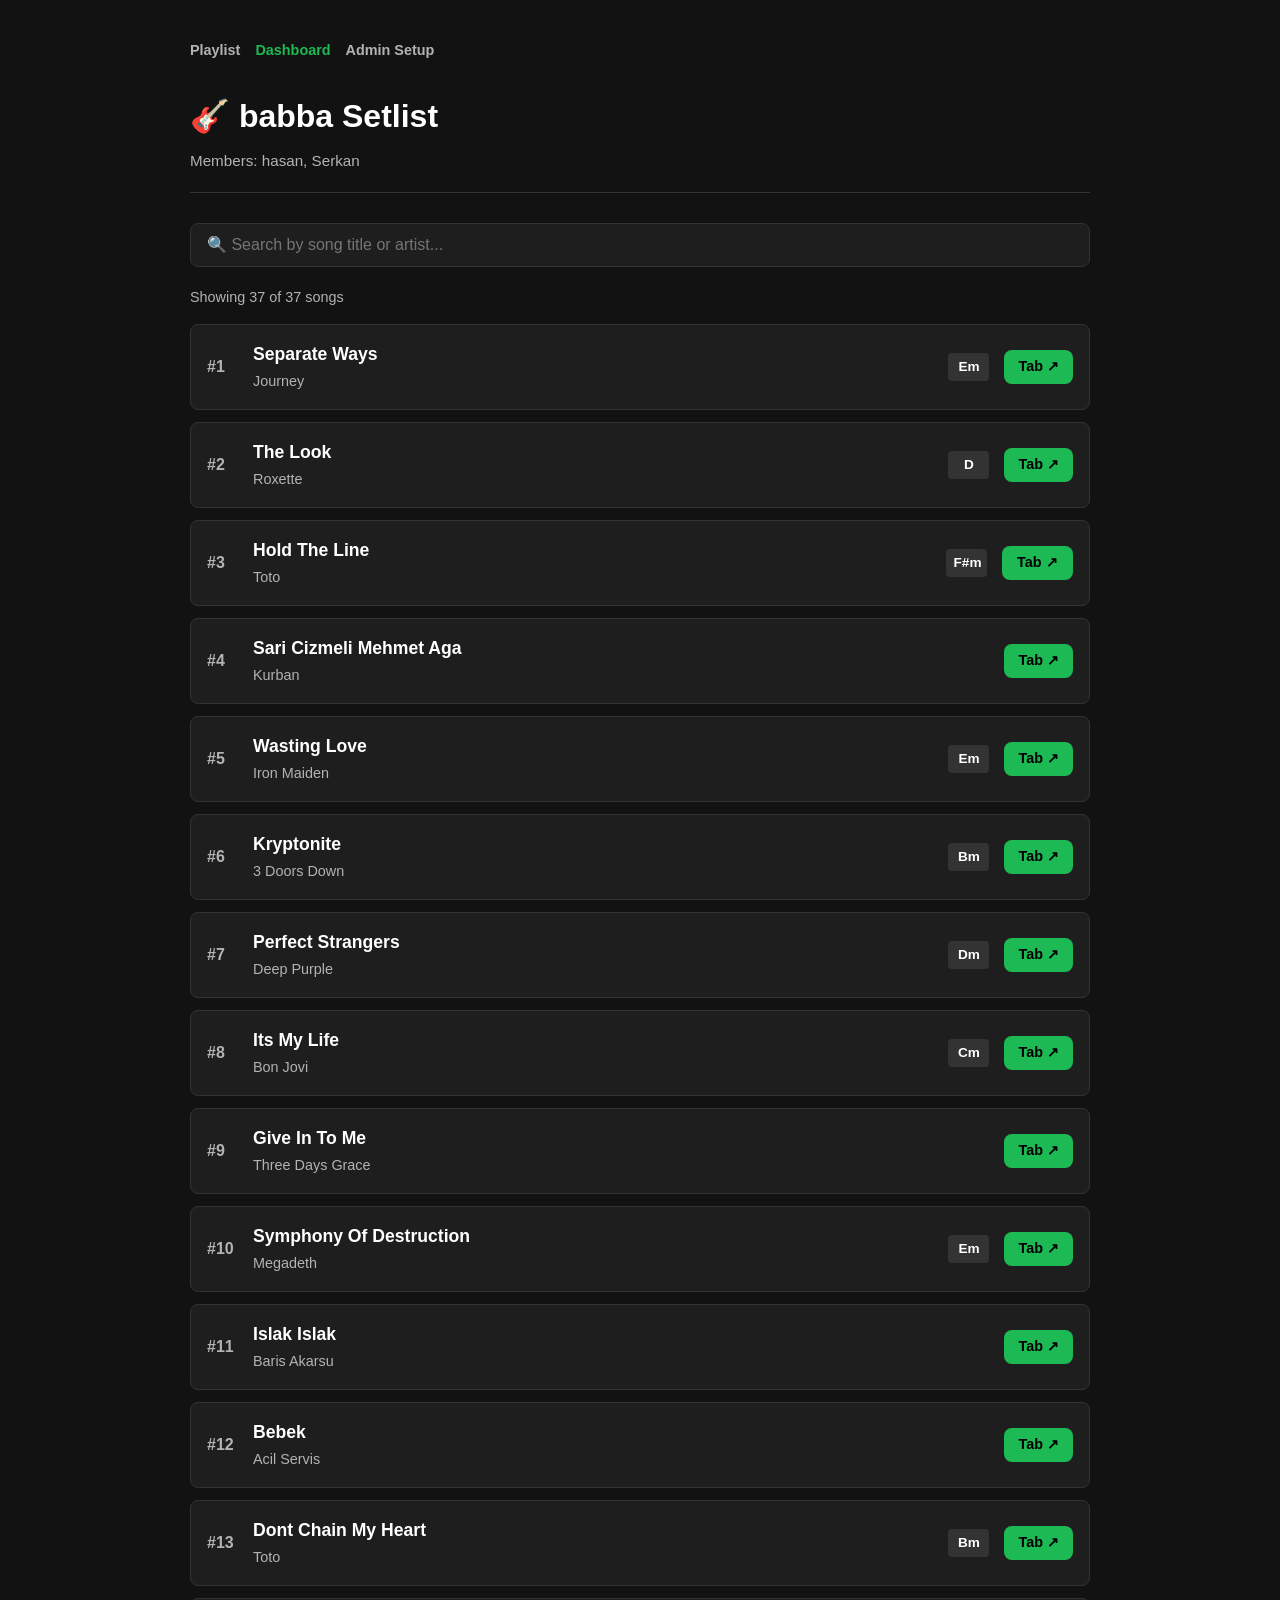
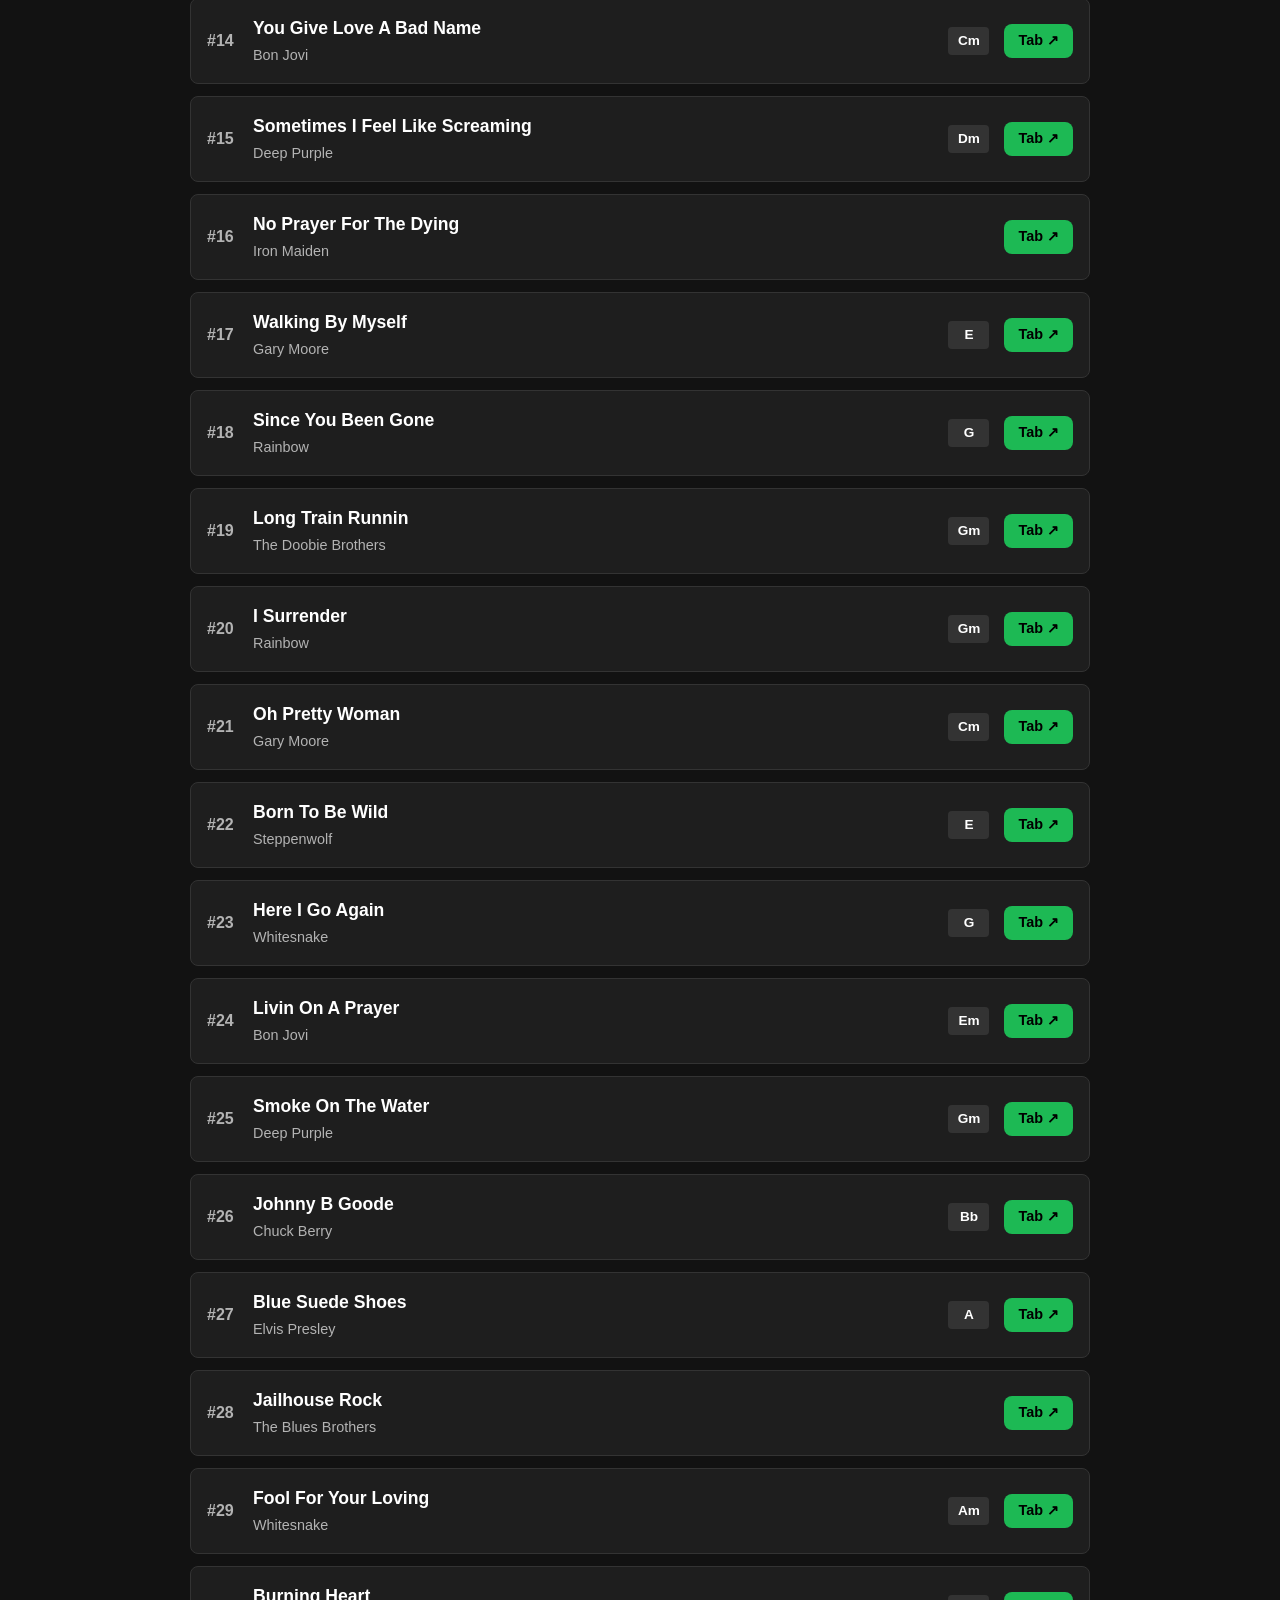
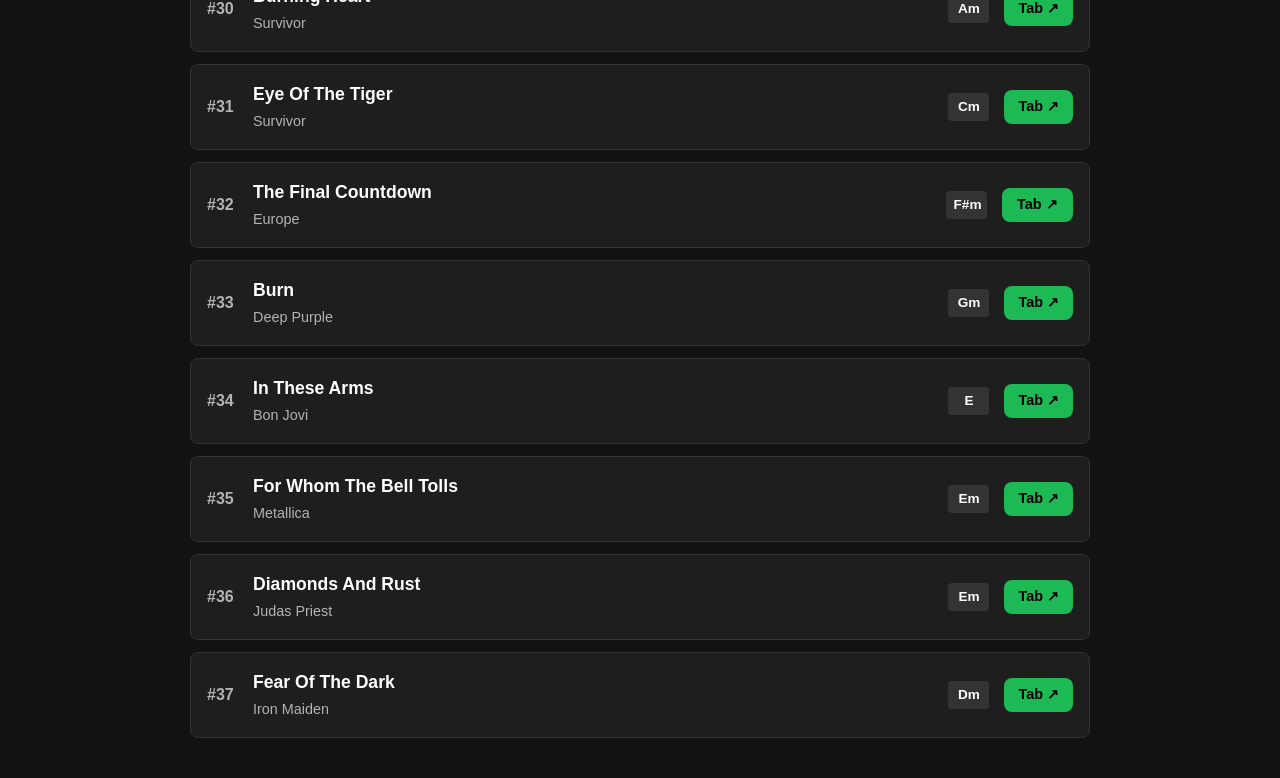
==== commit d9dc7cef: "Update index.html" ====
--- a/index.html
+++ b/index.html
@@ -2,97 +2,114 @@
 <html lang="en">
 <head>
   <meta charset="UTF-8">
-  <!-- Critical Mobile Viewport Optimization for iOS, Android, macOS & Windows -->
-  <meta name="viewport" content="width=device-width, initial-scale=1.0, maximum-scale=1.0, user-scalable=no, viewport-fit=cover">
-  <meta name="theme-color" content="#0a0a0c">
-  <meta name="apple-mobile-web-app-capable" content="yes">
-  <meta name="apple-mobile-web-app-status-bar-style" content="black-translucent">
-  
-  <title>BLACK RITUAL — Operations Hub</title>
-  
-  <!-- Typography & Icons -->
-  <link rel="preconnect" href="https://fonts.googleapis.com">
-  <link rel="preconnect" href="https://fonts.gstatic.com" crossorigin>
-  <link href="https://fonts.googleapis.com/css2?family=Inter:wght@400;600;700&family=Oswald:wght@700&display=swap" rel="stylesheet">
-  <link rel="stylesheet" href="https://cdnjs.cloudflare.com/ajax/libs/font-awesome/6.4.0/css/all.min.css">
-  
-  <!-- Shared Cross-Platform CSS Engine -->
+  <meta name="viewport" content="width=device-width, initial-scale=1.0">
+  <title>🎸 Band Setlist Dashboard</title>
   <link rel="stylesheet" href="css/style.css">
 </head>
-<body class="no-select">
+<body>
 
-  <!-- Header Navigation -->
-  <header>
-    <nav class="navbar" aria-label="Main Navigation">
-      <a href="index.html" class="brand-logo" id="navLogo">BR</a>
-      
-      <ul class="nav-links">
-        <li><a href="index.html" class="active">Overview</a></li>
-        <li><a href="playlist.html">Repertoire</a></li>
-        <li><a href="calendar.html">Schedule</a></li>
-        <li><a href="admin.html">Members</a></li>
-        <li><a href="fan.html">Encore Game</a></li>
-      </ul>
+  <div class="container">
+    <header>
+      <div class="nav-links">
+        <a href="playlist.html">Playlist</a>
+        <a href="index.html" class="active">Dashboard</a>
+        <a href="admin.html">Admin Setup</a>
+      </div>
+      <h1 id="bandTitle">🎸 Band Setlist</h1>
+      <div class="meta-info" id="bandMembers">Loading band info...</div>
+    </header>
 
-      <a href="rehearsal.html" class="btn-sign-in">SHOW MODE</a>
-    </nav>
-  </header>
+    <input type="text" id="searchInput" class="search-bar" placeholder="🔍 Search by song title or artist...">
+    
+    <div class="stats" id="songStats">Loading songs...</div>
 
-  <!-- Hero Content -->
-  <main class="hero">
-    <div class="hero-content">
-      <h1 class="hero-title">
-        <span class="white" id="heroTagline1">FORGE THE SOUND.</span>
-        <span class="red" id="heroTagline2">LIVE THE MISSION.</span>
-      </h1>
-      <p class="hero-subtitle" id="heroSubtext">
-        Operations for bands who rehearse hard and perform harder.
-      </p>
-      <div class="hero-actions">
-        <a href="rehearsal.html" class="btn-primary">GET STARTED</a>
-        <a href="playlist.html" class="btn-link">EXPLORE FEATURES &rarr;</a>
-      </div>
+    <div id="songContainer" class="song-list">
+      <div class="loading">Loading repertoire from playlist.json...</div>
     </div>
+  </div>
 
-    <!-- Features Bottom Dock -->
-    <section class="features-dock" aria-label="Operations Features">
-      
-      <a href="playlist.html" class="feature-card">
-        <i class="fa-solid fa-list-ul feature-icon" aria-hidden="true"></i>
-        <div class="feature-info">
-          <h3>SETLISTS</h3>
-          <p>Organize your songs and arrangements.</p>
-        </div>
-      </a>
+  <script>
+    document.addEventListener('DOMContentLoaded', async () => {
+      const songContainer = document.getElementById('songContainer');
+      const searchInput = document.getElementById('searchInput');
+      const songStats = document.getElementById('songStats');
+      const bandTitle = document.getElementById('bandTitle');
+      const bandMembers = document.getElementById('bandMembers');
 
-      <a href="calendar.html" class="feature-card">
-        <i class="fa-regular fa-calendar-days feature-icon" aria-hidden="true"></i>
-        <div class="feature-info">
-          <h3>SCHEDULE</h3>
-          <p>Plan rehearsals, gigs, and events.</p>
-        </div>
-      </a>
+      let allSongs = [];
 
-      <a href="admin.html" class="feature-card">
-        <i class="fa-solid fa-users feature-icon" aria-hidden="true"></i>
-        <div class="feature-info">
-          <h3>MEMBERS</h3>
-          <p>Manage roles and communication.</p>
-        </div>
-      </a>
+      try {
+        const [configRes, playlistRes] = await Promise.all([
+          fetch('config.json').catch(() => null),
+          fetch('playlist.json')
+        ]);
 
-      <a href="fan.html" class="feature-card">
-        <i class="fa-solid fa-fire feature-icon" aria-hidden="true"></i>
-        <div class="feature-info">
-          <h3>ENCORE VOTES</h3>
-          <p>Let fans choose live stage tracks.</p>
-        </div>
-      </a>
+        if (configRes && configRes.ok) {
+          const config = await configRes.json();
+          if (config.bandName) bandTitle.textContent = `🎸 ${config.bandName} Setlist`;
+          if (config.bandMembers && Array.isArray(config.bandMembers)) {
+            bandMembers.textContent = `Members: ${config.bandMembers.join(', ')}`;
+          }
+        } else {
+          bandMembers.textContent = 'Repertoire Dashboard';
+        }
 
-    </section>
-  </main>
+        if (!playlistRes.ok) throw new Error('Failed to load playlist.json');
+        allSongs = await playlistRes.json();
 
-  <!-- Configuration Driver -->
-  <script src="js/config.js"></script>
+        renderSongs(allSongs);
+
+      } catch (error) {
+        console.error('Initialization Error:', error);
+        songContainer.innerHTML = `<div class="error">❌ Error loading setlist data: ${error.message}<br><small>Ensure playlist.json exists in the root directory.</small></div>`;
+        songStats.textContent = '';
+      }
+
+      function renderSongs(songsToRender) {
+        if (!songsToRender || songsToRender.length === 0) {
+          songContainer.innerHTML = `<div class="empty">No songs found in repertoire.</div>`;
+          songStats.textContent = 'Showing 0 of 0 songs';
+          return;
+        }
+
+        songStats.textContent = `Showing ${songsToRender.length} of ${allSongs.length} songs`;
+
+        songContainer.innerHTML = songsToRender.map(song => `
+          <div class="song-card">
+            <div class="song-details">
+              <span class="song-id">#${song.id}</span>
+              <div class="song-text">
+                <h3>${escapeHtml(song.title)}</h3>
+                <p>${escapeHtml(song.artist)}</p>
+              </div>
+            </div>
+            <div class="song-meta">
+              ${song.key ? `<span class="song-key" title="Song Key">${escapeHtml(song.key)}</span>` : ''}
+              ${song.ugUrl ? `<a href="${escapeHtml(song.ugUrl)}" target="_blank" class="btn-primary" style="padding: 6px 14px; font-size: 0.9rem;">Tab ↗</a>` : ''}
+            </div>
+          </div>
+        `).join('');
+      }
+
+      searchInput.addEventListener('input', (e) => {
+        const term = e.target.value.toLowerCase().trim();
+        const filtered = allSongs.filter(song => 
+          song.title.toLowerCase().includes(term) || 
+          song.artist.toLowerCase().includes(term)
+        );
+        renderSongs(filtered);
+      });
+
+      function escapeHtml(str) {
+        if (!str) return '';
+        return String(str)
+          .replace(/&/g, '&amp;')
+          .replace(/</g, '&lt;')
+          .replace(/>/g, '&gt;')
+          .replace(/"/g, '&quot;')
+          .replace(/'/g, '&#039;');
+      }
+    });
+  </script>
 </body>
 </html>
--- a/css/style.css
+++ b/css/style.css
@@ -1,365 +1,215 @@
-/* ==========================================================================
-   DESIGN SYSTEM TOKENS & CROSS-PLATFORM RESET
-   ========================================================================== */
+/* ==========================================
+   🎸 BAND SYSTEM DESIGN TOKENS & SHARED UI
+   ================ ========================== */
+
 :root {
-  /* Color Palette */
-  --bg-primary: #0a0a0c;
-  --bg-secondary: #121215;
-  --bg-card: rgba(18, 18, 21, 0.85);
-  
-  --accent-red: #d31010;
-  --accent-red-hover: #ff1e1e;
-  --accent-red-glow: rgba(211, 16, 16, 0.35);
-  
-  --text-main: #f0f0f5;
-  --text-muted: #8e8e9e;
-  --text-dim: #505060;
-  
-  --border-dark: rgba(255, 255, 255, 0.08);
-  --border-red: rgba(211, 16, 16, 0.3);
-
-  /* Fluid Typography using CSS Clamp (Device Agnostic) */
-  --font-display: 'Oswald', 'Impact', 'Arial Black', sans-serif;
-  --font-body: 'Inter', -apple-system, BlinkMacSystemFont, "Segoe UI", Roboto, Oxygen, Ubuntu, Cantarell, sans-serif;
-  --font-mono: 'Courier New', Courier, monospace;
-
-  /* Touch & Ergonomics */
-  --touch-target-min: 44px;
-  --radius-sm: 4px;
-  --radius-md: 8px;
-  --radius-lg: 16px;
-  
-  /* Transitions */
-  --transition-fast: 0.15s cubic-bezier(0.4, 0, 0.2, 1);
-  --transition-smooth: 0.3s cubic-bezier(0.4, 0, 0.2, 1);
-}
-
-/* Universal Box Sizing & Touch Tap Highlight Reset */
-*, *::before, *::after {
-  box-sizing: border-box;
+  --bg-color: #121212;
+  --card-bg: #1e1e1e;
+  --text-primary: #ffffff;
+  --text-secondary: #b3b3b3;
+  --accent-color: #1db954;
+  --accent-hover: #1ed760;
+  --border-color: #333333;
+  --error-color: #ff5555;
+}
+
+body {
+  font-family: -apple-system, BlinkMacSystemFont, "Segoe UI", Roboto, Helvetica, Arial, sans-serif;
+  background-color: var(--bg-color);
+  color: var(--text-primary);
   margin: 0;
-  padding: 0;
-  -webkit-tap-highlight-color: transparent; /* Eliminates Android/iOS tap gray flash */
-}
-
-/* Root Document Optimization */
-html {
-  font-size: 16px;
-  scroll-behavior: smooth;
-  height: 100%;
-  background-color: var(--bg-primary);
-}
-
-body {
-  background-color: var(--bg-primary);
-  color: var(--text-main);
-  font-family: var(--font-body);
+  padding: 20px;
   line-height: 1.5;
-  min-height: 100vh;
-  min-height: 100dvh; /* Dynamic Viewport Height for iOS Safari / Mobile Chrome */
-  overflow-x: hidden;
-  text-rendering: optimizeLegibility;
-  -webkit-font-smoothing: antialiased;
-  -moz-osx-font-smoothing: grayscale;
-  
-  /* Handle iOS Safe Area Insets (iPhone Notch / Home Bar) */
-  padding-top: env(safe-area-inset-top);
-  padding-bottom: env(safe-area-inset-bottom);
-  padding-left: env(safe-area-inset-left);
-  padding-right: env(safe-area-inset-right);
-}
-
-/* Prevent unwanted OS text selection during touch hold gestures */
-.no-select {
-  -webkit-touch-callout: none; /* iOS Safari touch popups */
-  -webkit-user-select: none;   /* Safari */
-  -khtml-user-select: none;
-  -moz-user-select: none;      /* Firefox */
-  -ms-user-select: none;       /* IE/Edge */
-  user-select: none;           /* Standard */
-}
-
-/* ==========================================================================
-   NAVIGATION BAR (Responsive Flexbox & Glassmorphism)
-   ========================================================================== */
-.navbar {
-  display: flex;
-  justify-content: space-between;
-  align-items: center;
-  padding: 20px 48px;
-  position: absolute;
-  top: 0;
-  left: 0;
-  width: 100%;
-  z-index: 1000;
-  background: linear-gradient(180deg, rgba(10, 10, 12, 0.9) 0%, rgba(10, 10, 12, 0) 100%);
-}
-
-.brand-logo {
-  display: inline-flex;
-  align-items: center;
-  justify-content: center;
-  min-width: var(--touch-target-min);
-  min-height: var(--touch-target-min);
-  width: 48px;
-  height: 48px;
-  border-radius: 50%;
-  border: 2px solid var(--accent-red);
-  color: var(--accent-red);
-  font-family: var(--font-display);
-  font-size: 1.4rem;
-  font-weight: 700;
-  text-decoration: none;
-  box-shadow: 0 0 16px var(--accent-red-glow);
-  transition: transform var(--transition-fast);
-}
-
-.brand-logo:active {
-  transform: scale(0.95);
-}
-
+}
+
+.container {
+  max-width: 900px;
+  margin: 0 auto;
+  padding: 20px;
+}
+
+header {
+  display: flex;
+  flex-direction: column;
+  gap: 10px;
+  margin-bottom: 30px;
+  border-bottom: 1px solid var(--border-color);
+  padding-bottom: 20px;
+}
+
+h1 {
+  margin: 0;
+  font-size: 2rem;
+  color: var(--text-primary);
+}
+
+.meta-info {
+  color: var(--text-secondary);
+  font-size: 0.95rem;
+}
+
+/* Shared Navigation Bar */
 .nav-links {
   display: flex;
-  gap: 32px;
-  list-style: none;
+  gap: 15px;
+  margin-bottom: 20px;
 }
 
 .nav-links a {
-  color: var(--text-muted);
-  text-decoration: none;
-  font-size: 0.85rem;
-  font-weight: 700;
-  letter-spacing: 2px;
-  text-transform: uppercase;
-  padding: 8px 4px;
-  min-height: var(--touch-target-min);
-  display: inline-flex;
-  align-items: center;
-  transition: color var(--transition-fast);
-}
-
-.nav-links a:hover,
-.nav-links a.active {
-  color: var(--text-main);
-  border-bottom: 2px solid var(--accent-red);
-}
-
-.btn-sign-in {
-  display: inline-flex;
-  align-items: center;
-  justify-content: center;
-  min-height: var(--touch-target-min);
-  padding: 10px 24px;
-  border: 1px solid var(--accent-red);
-  color: var(--accent-red);
-  background: transparent;
-  text-decoration: none;
-  font-size: 0.85rem;
-  font-weight: 700;
-  letter-spacing: 1.5px;
-  text-transform: uppercase;
-  border-radius: var(--radius-sm);
-  transition: all var(--transition-fast);
-  cursor: pointer;
-}
-
-.btn-sign-in:hover, .btn-sign-in:active {
-  background: var(--accent-red);
-  color: #fff;
-  box-shadow: 0 0 20px var(--accent-red-glow);
-}
-
-/* ==========================================================================
-   HERO SECTION (Fluid Layouts & Aspect Ratio Handling)
-   ========================================================================== */
-.hero {
-  position: relative;
-  min-height: 100vh;
-  min-height: 100dvh;
-  display: flex;
-  flex-direction: column;
-  justify-content: space-between;
-  padding: 120px 48px 40px 48px;
-  background: 
-    linear-gradient(90deg, rgba(10,10,12,0.95) 0%, rgba(10,10,12,0.65) 50%, rgba(10,10,12,0.95) 100%),
-    radial-gradient(circle at 65% 40%, var(--accent-red-glow) 0%, transparent 45%),
-    url('../assets/images/hero-bg.jpg') center/cover no-repeat #0a0a0c;
-}
-
-.hero-content {
-  max-width: 700px;
-  margin-top: auto;
-  margin-bottom: 40px;
-  z-index: 2;
-}
-
-/* Fluid Heading Scaling across screens using clamp() */
-.hero-title {
-  font-family: var(--font-display);
-  font-size: clamp(2.8rem, 7vw, 5.5rem);
-  line-height: 0.95;
-  letter-spacing: 1px;
-  text-transform: uppercase;
-  margin-bottom: 20px;
-}
-
-.hero-title span.white { color: var(--text-main); display: block; }
-.hero-title span.red { color: var(--accent-red); display: block; text-shadow: 0 0 24px var(--accent-red-glow); }
-
-.hero-subtitle {
-  color: var(--text-muted);
-  font-size: clamp(0.95rem, 2vw, 1.2rem);
-  margin-bottom: 32px;
-  max-width: 520px;
-}
-
-.hero-actions {
-  display: flex;
-  align-items: center;
-  gap: 20px;
-  flex-wrap: wrap;
-}
-
-.btn-primary {
-  display: inline-flex;
-  align-items: center;
-  justify-content: center;
-  min-height: var(--touch-target-min);
-  background: var(--accent-red);
-  color: #fff;
-  padding: 14px 36px;
-  font-weight: 700;
-  letter-spacing: 1.5px;
-  text-transform: uppercase;
-  text-decoration: none;
-  border-radius: var(--radius-sm);
-  box-shadow: 0 4px 20px var(--accent-red-glow);
-  transition: all var(--transition-fast);
-  border: none;
-  cursor: pointer;
-}
-
-.btn-primary:hover, .btn-primary:active {
-  background: var(--accent-red-hover);
-  transform: translateY(-2px);
-}
-
-.btn-link {
-  display: inline-flex;
-  align-items: center;
-  min-height: var(--touch-target-min);
-  color: var(--text-main);
+  color: var(--text-secondary);
   text-decoration: none;
   font-size: 0.9rem;
-  font-weight: 600;
-  letter-spacing: 1px;
-  transition: color var(--transition-fast);
-  padding: 0 8px;
-}
-
-.btn-link:hover { color: var(--accent-red); }
-
-/* ==========================================================================
-   FEATURE DOCK / GRID (Auto-Fit Responsive Grid Layout)
-   ========================================================================== */
-.features-dock {
-  display: grid;
-  grid-template-columns: repeat(auto-fit, minmax(240px, 1fr));
+  font-weight: bold;
+  transition: color 0.2s;
+}
+
+.nav-links a:hover, .nav-links a.active {
+  color: var(--accent-color);
+}
+
+/* Form Elements (Used in admin.html) */
+.form-group {
+  margin-bottom: 20px;
+}
+
+label {
+  font-weight: bold;
+  display: block;
+  margin-bottom: 5px;
+  color: var(--text-primary);
+}
+
+input[type="text"], input[type="url"] {
+  width: 100%;
+  padding: 12px 16px;
+  box-sizing: border-box;
+  background-color: var(--card-bg);
+  border: 1px solid var(--border-color);
+  border-radius: 8px;
+  color: var(--text-primary);
+  font-size: 1rem;
+  outline: none;
+  transition: border-color 0.2s;
+}
+
+input[type="text"]:focus, input[type="url"]:focus {
+  border-color: var(--accent-color);
+}
+
+button, .btn-primary {
+  background-color: var(--accent-color);
+  color: #000;
+  padding: 12px 20px;
+  border: none;
+  border-radius: 8px;
+  cursor: pointer;
+  font-size: 1rem;
+  font-weight: bold;
+  width: 100%;
+  text-align: center;
+  text-decoration: none;
+  display: inline-block;
+  transition: background-color 0.2s;
+}
+
+button:hover, .btn-primary:hover {
+  background-color: var(--accent-hover);
+}
+
+/* Card Lists (Used in playlist.html / index.html) */
+.search-bar {
+  width: 100%;
+  padding: 12px 16px;
+  box-sizing: border-box;
+  background-color: var(--card-bg);
+  border: 1px solid var(--border-color);
+  border-radius: 8px;
+  color: var(--text-primary);
+  font-size: 1rem;
+  margin-bottom: 20px;
+  outline: none;
+  transition: border-color 0.2s;
+}
+
+.search-bar:focus {
+  border-color: var(--accent-color);
+}
+
+.stats {
+  font-size: 0.9rem;
+  color: var(--text-secondary);
+  margin-bottom: 15px;
+}
+
+.song-list {
+  display: flex;
+  flex-direction: column;
+  gap: 12px;
+}
+
+.song-card {
+  background-color: var(--card-bg);
+  border: 1px solid var(--border-color);
+  border-radius: 8px;
+  padding: 16px;
+  display: flex;
+  align-items: center;
+  justify-content: space-between;
+  transition: transform 0.15s ease, background-color 0.15s ease;
+}
+
+.song-card:hover {
+  background-color: #252525;
+  transform: translateY(-2px);
+}
+
+.song-details {
+  display: flex;
+  align-items: center;
   gap: 16px;
-  z-index: 2;
-  width: 100%;
-}
-
-.feature-card {
-  background: var(--bg-card);
-  border: 1px solid var(--border-dark);
-  border-radius: var(--radius-md);
-  padding: 20px;
-  display: flex;
-  align-items: flex-start;
-  gap: 16px;
-  backdrop-filter: blur(12px);
-  -webkit-backdrop-filter: blur(12px); /* Safari support */
-  text-decoration: none;
-  transition: all var(--transition-smooth);
-  min-height: 88px;
-}
-
-.feature-card:hover {
-  border-color: var(--border-red);
-  transform: translateY(-4px);
-  background: rgba(25, 25, 30, 0.9);
-  box-shadow: 0 12px 30px rgba(0, 0, 0, 0.6);
-}
-
-.feature-icon {
-  color: var(--accent-red);
-  font-size: 1.6rem;
-  flex-shrink: 0;
-  margin-top: 2px;
-}
-
-.feature-info h3 {
-  color: var(--text-main);
+  flex-grow: 1;
+}
+
+.song-id {
+  font-weight: bold;
+  color: var(--text-secondary);
+  min-width: 30px;
+}
+
+.song-text h3 {
+  margin: 0 0 4px 0;
+  font-size: 1.1rem;
+  color: var(--text-primary);
+}
+
+.song-text p {
+  margin: 0;
+  font-size: 0.9rem;
+  color: var(--text-secondary);
+}
+
+.song-meta {
+  display: flex;
+  align-items: center;
+  gap: 15px;
+}
+
+.song-key {
+  background-color: #333;
+  color: #fff;
+  padding: 4px 8px;
+  border-radius: 4px;
   font-size: 0.85rem;
-  font-weight: 700;
-  letter-spacing: 1.5px;
-  text-transform: uppercase;
-  margin-bottom: 4px;
-}
-
-.feature-info p {
-  color: var(--text-muted);
-  font-size: 0.8rem;
-  line-height: 1.35;
-}
-
-/* ==========================================================================
-   MEDIA QUERIES (Mobile, Tablet, Desktop Ergonomics)
-   ========================================================================== */
-
-/* Tablets & Small Laptops */
-@media (max-width: 1024px) {
-  .navbar { padding: 16px 32px; }
-  .hero { padding: 100px 32px 32px 32px; }
-}
-
-/* Mobile Devices (iOS iPhones, Android Smartphones) */
-@media (max-width: 768px) {
-  .navbar {
-    padding: 16px 20px;
-  }
-  
-  /* Hide text links on small screens to prioritize clean touch experience */
-  .nav-links {
-    display: none; 
-  }
-
-  .hero {
-    padding: 90px 20px 24px 20px;
-  }
-
-  .hero-content {
-    margin-bottom: 24px;
-  }
-
-  .hero-actions {
-    flex-direction: column;
-    align-items: stretch;
-    gap: 12px;
-  }
-
-  .btn-primary, .btn-link {
-    width: 100%;
-    justify-content: center;
-  }
-
-  .features-dock {
-    grid-template-columns: 1fr; /* Single column stack for mobile touch readability */
-    gap: 12px;
-  }
-
-  .feature-card {
-    padding: 16px;
-  }
-}
+  font-weight: bold;
+  min-width: 25px;
+  text-align: center;
+}
+
+.loading, .error, .empty {
+  text-align: center;
+  padding: 40px;
+  color: var(--text-secondary);
+  font-size: 1.1rem;
+}
+
+.error { color: var(--error-color); }
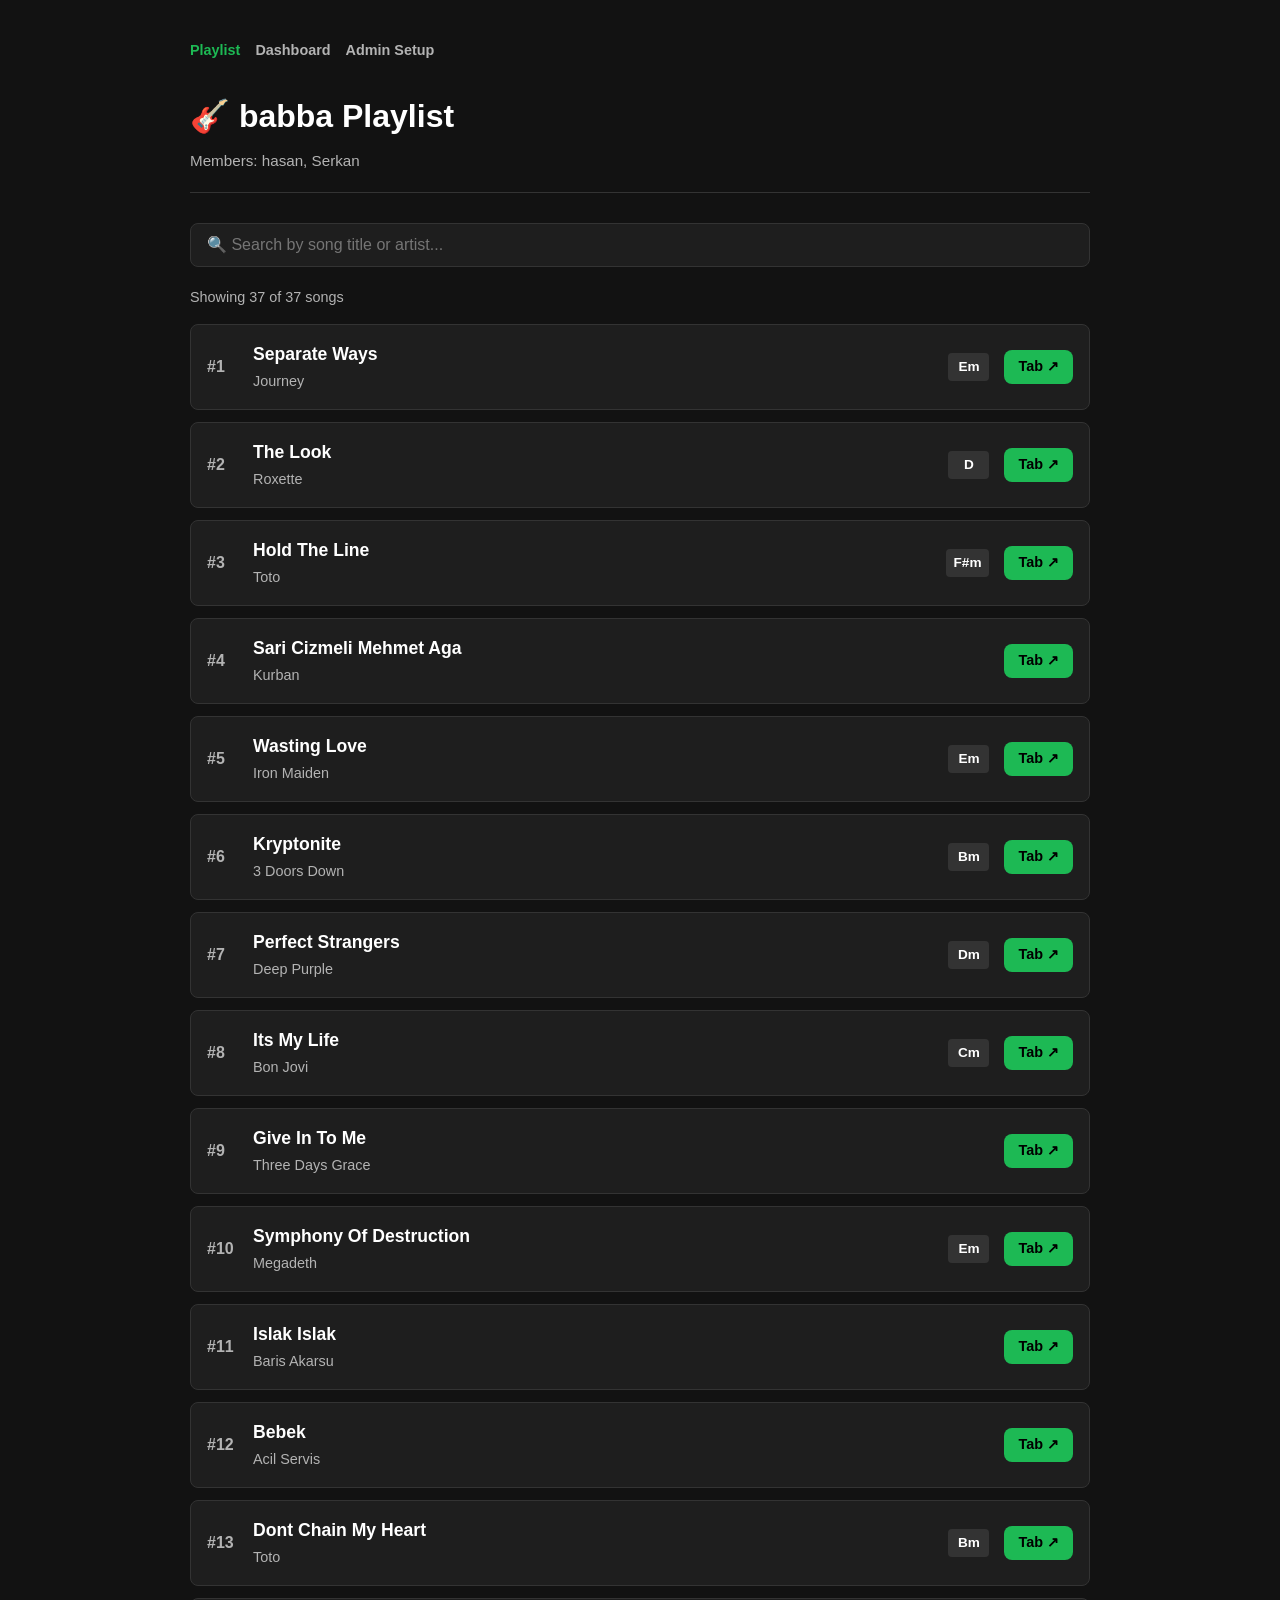
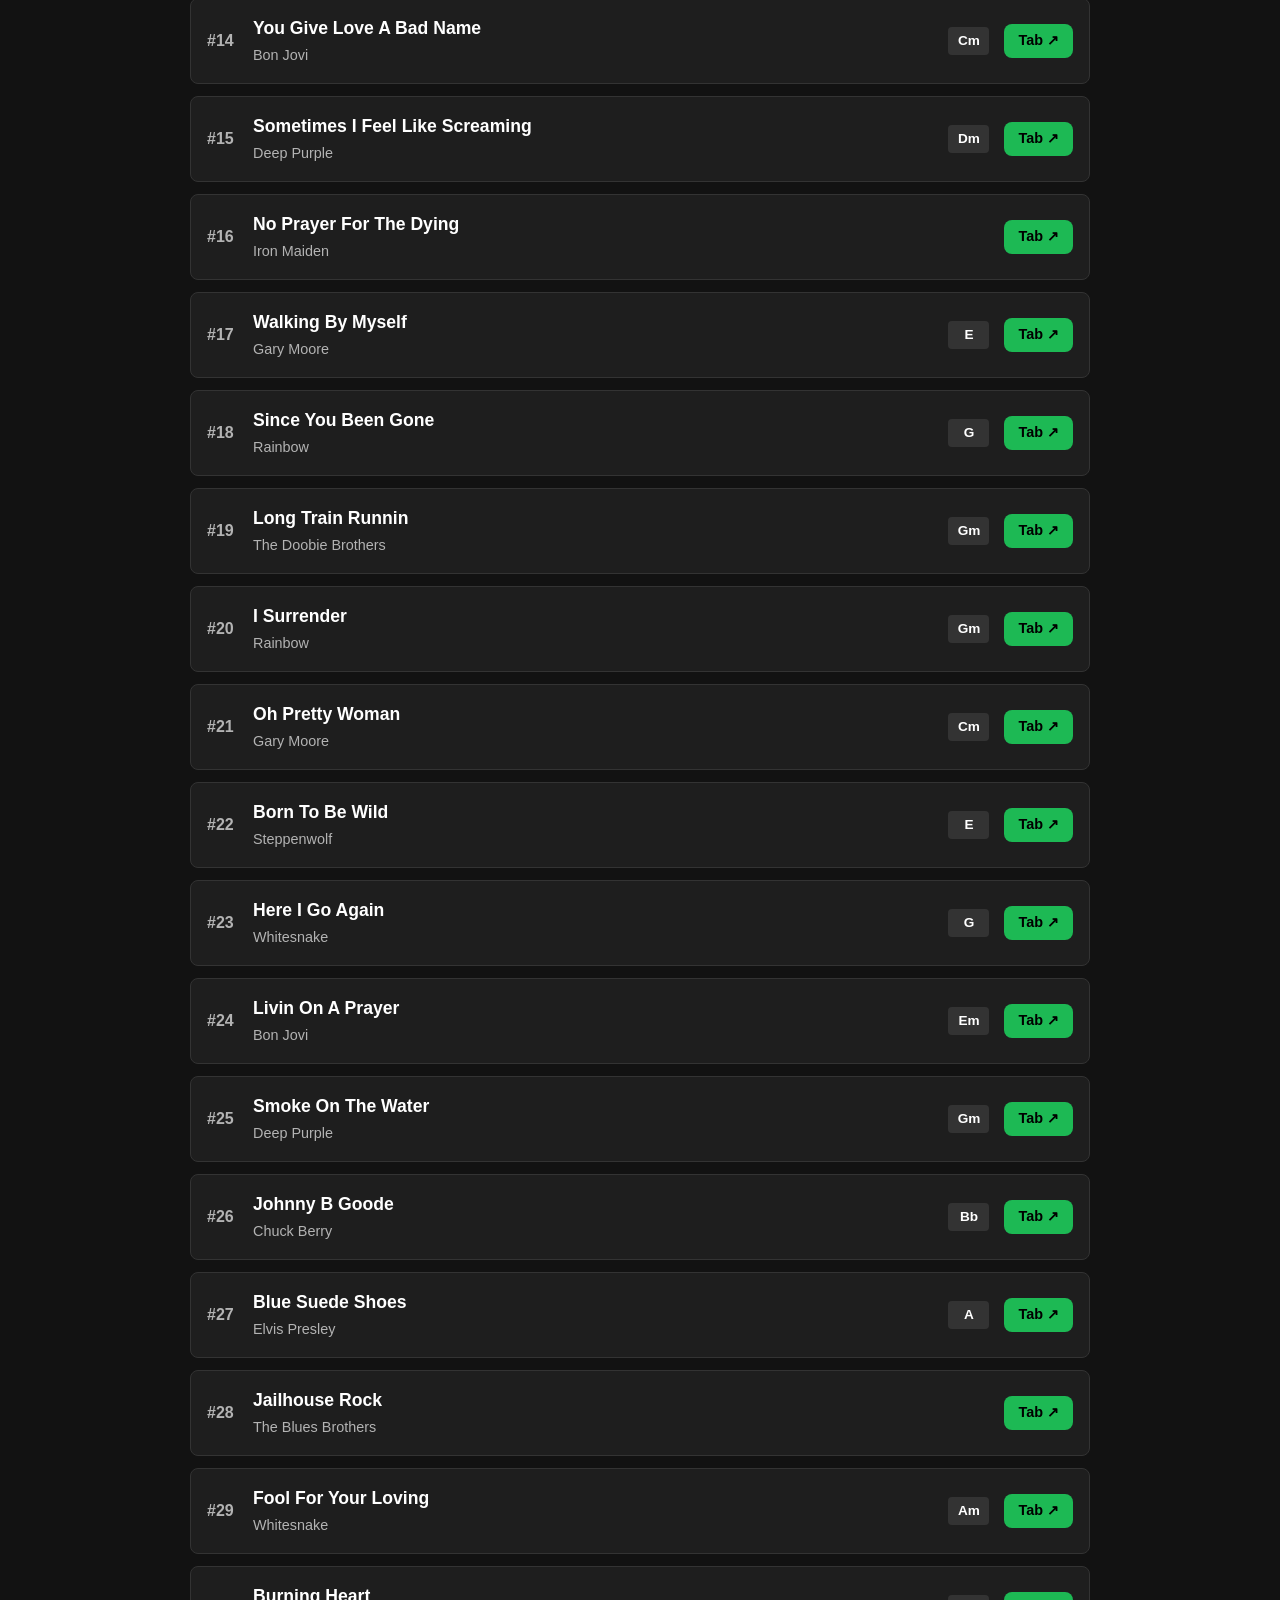
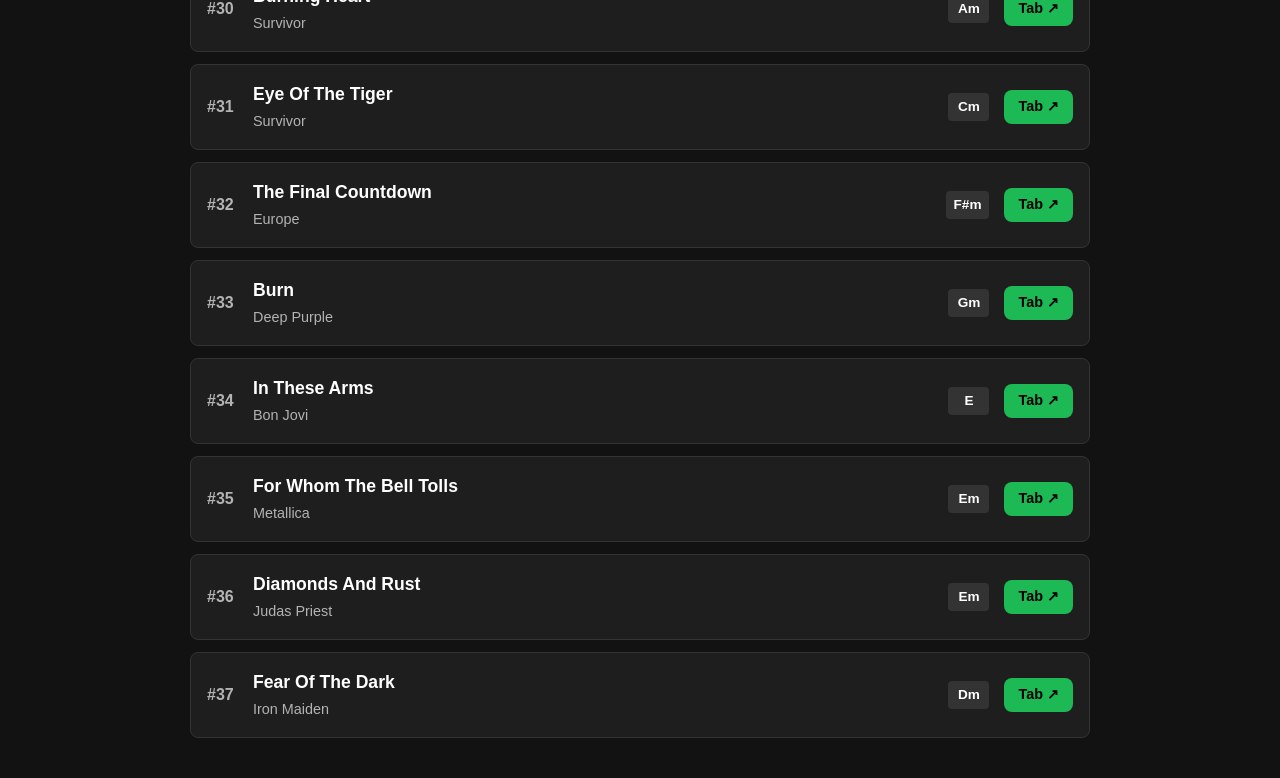
==== commit 36759aa7: "Update index.html" ====
--- a/index.html
+++ b/index.html
@@ -3,7 +3,7 @@
 <head>
   <meta charset="UTF-8">
   <meta name="viewport" content="width=device-width, initial-scale=1.0">
-  <title>🎸 Band Setlist Dashboard</title>
+  <title>🎸 Band Playlist Dashboard</title>
   <link rel="stylesheet" href="css/style.css">
 </head>
 <body>
@@ -11,11 +11,11 @@
   <div class="container">
     <header>
       <div class="nav-links">
-        <a href="playlist.html">Playlist</a>
-        <a href="index.html" class="active">Dashboard</a>
+        <a href="playlist.html" class="active">Playlist</a>
+        <a href="index.html">Dashboard</a>
         <a href="admin.html">Admin Setup</a>
       </div>
-      <h1 id="bandTitle">🎸 Band Setlist</h1>
+      <h1 id="bandTitle">🎸 Band Playlist</h1>
       <div class="meta-info" id="bandMembers">Loading band info...</div>
     </header>
 
@@ -46,7 +46,7 @@
 
         if (configRes && configRes.ok) {
           const config = await configRes.json();
-          if (config.bandName) bandTitle.textContent = `🎸 ${config.bandName} Setlist`;
+          if (config.bandName) bandTitle.textContent = `🎸 ${config.bandName} Playlist`;
           if (config.bandMembers && Array.isArray(config.bandMembers)) {
             bandMembers.textContent = `Members: ${config.bandMembers.join(', ')}`;
           }
@@ -61,7 +61,7 @@
 
       } catch (error) {
         console.error('Initialization Error:', error);
-        songContainer.innerHTML = `<div class="error">❌ Error loading setlist data: ${error.message}<br><small>Ensure playlist.json exists in the root directory.</small></div>`;
+        songContainer.innerHTML = `<div class="error">❌ Error loading playlist data: ${error.message}<br><small>Ensure playlist.json exists in the root directory.</small></div>`;
         songStats.textContent = '';
       }
 
@@ -85,7 +85,7 @@
             </div>
             <div class="song-meta">
               ${song.key ? `<span class="song-key" title="Song Key">${escapeHtml(song.key)}</span>` : ''}
-              ${song.ugUrl ? `<a href="${escapeHtml(song.ugUrl)}" target="_blank" class="btn-primary" style="padding: 6px 14px; font-size: 0.9rem;">Tab ↗</a>` : ''}
+              ${song.ugUrl ? `<a href="${escapeHtml(song.ugUrl)}" target="_blank" class="btn-primary" style="padding: 6px 14px; font-size: 0.9rem; width: auto;">Tab ↗</a>` : ''}
             </div>
           </div>
         `).join('');
